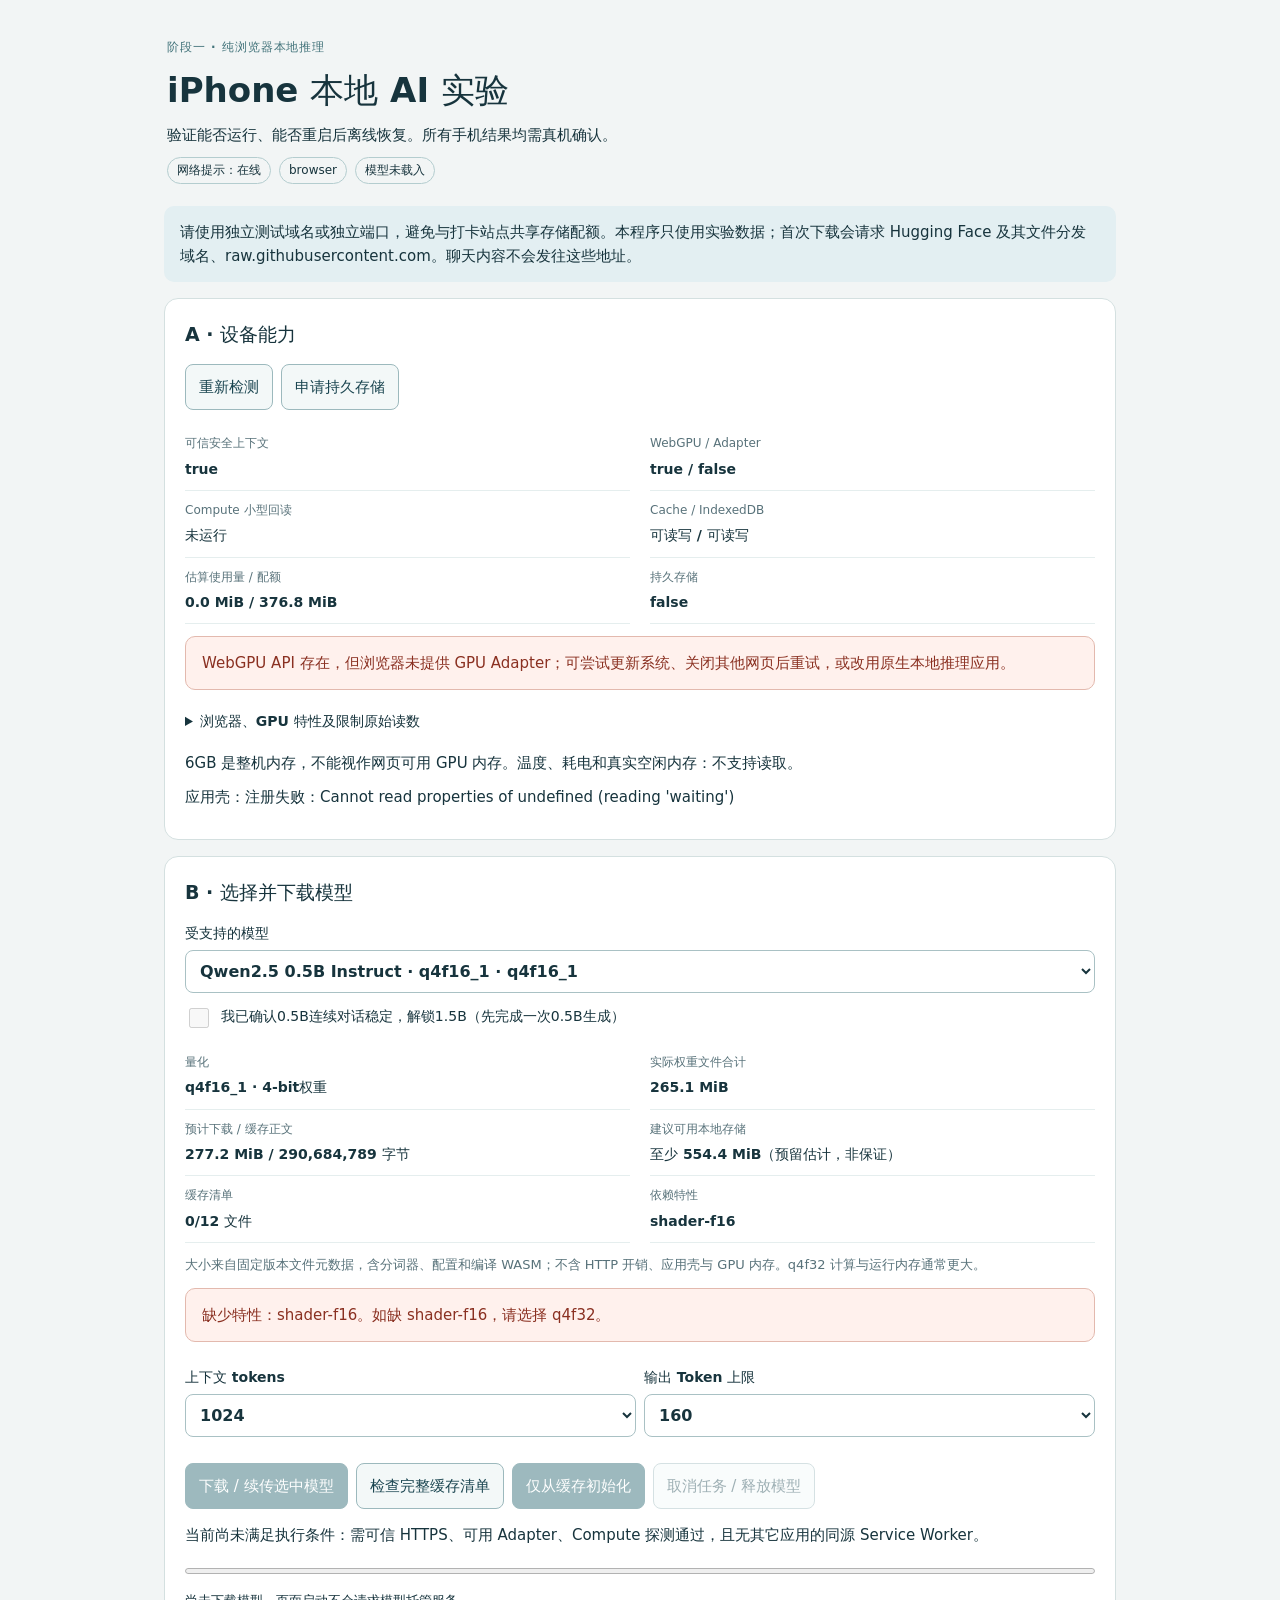
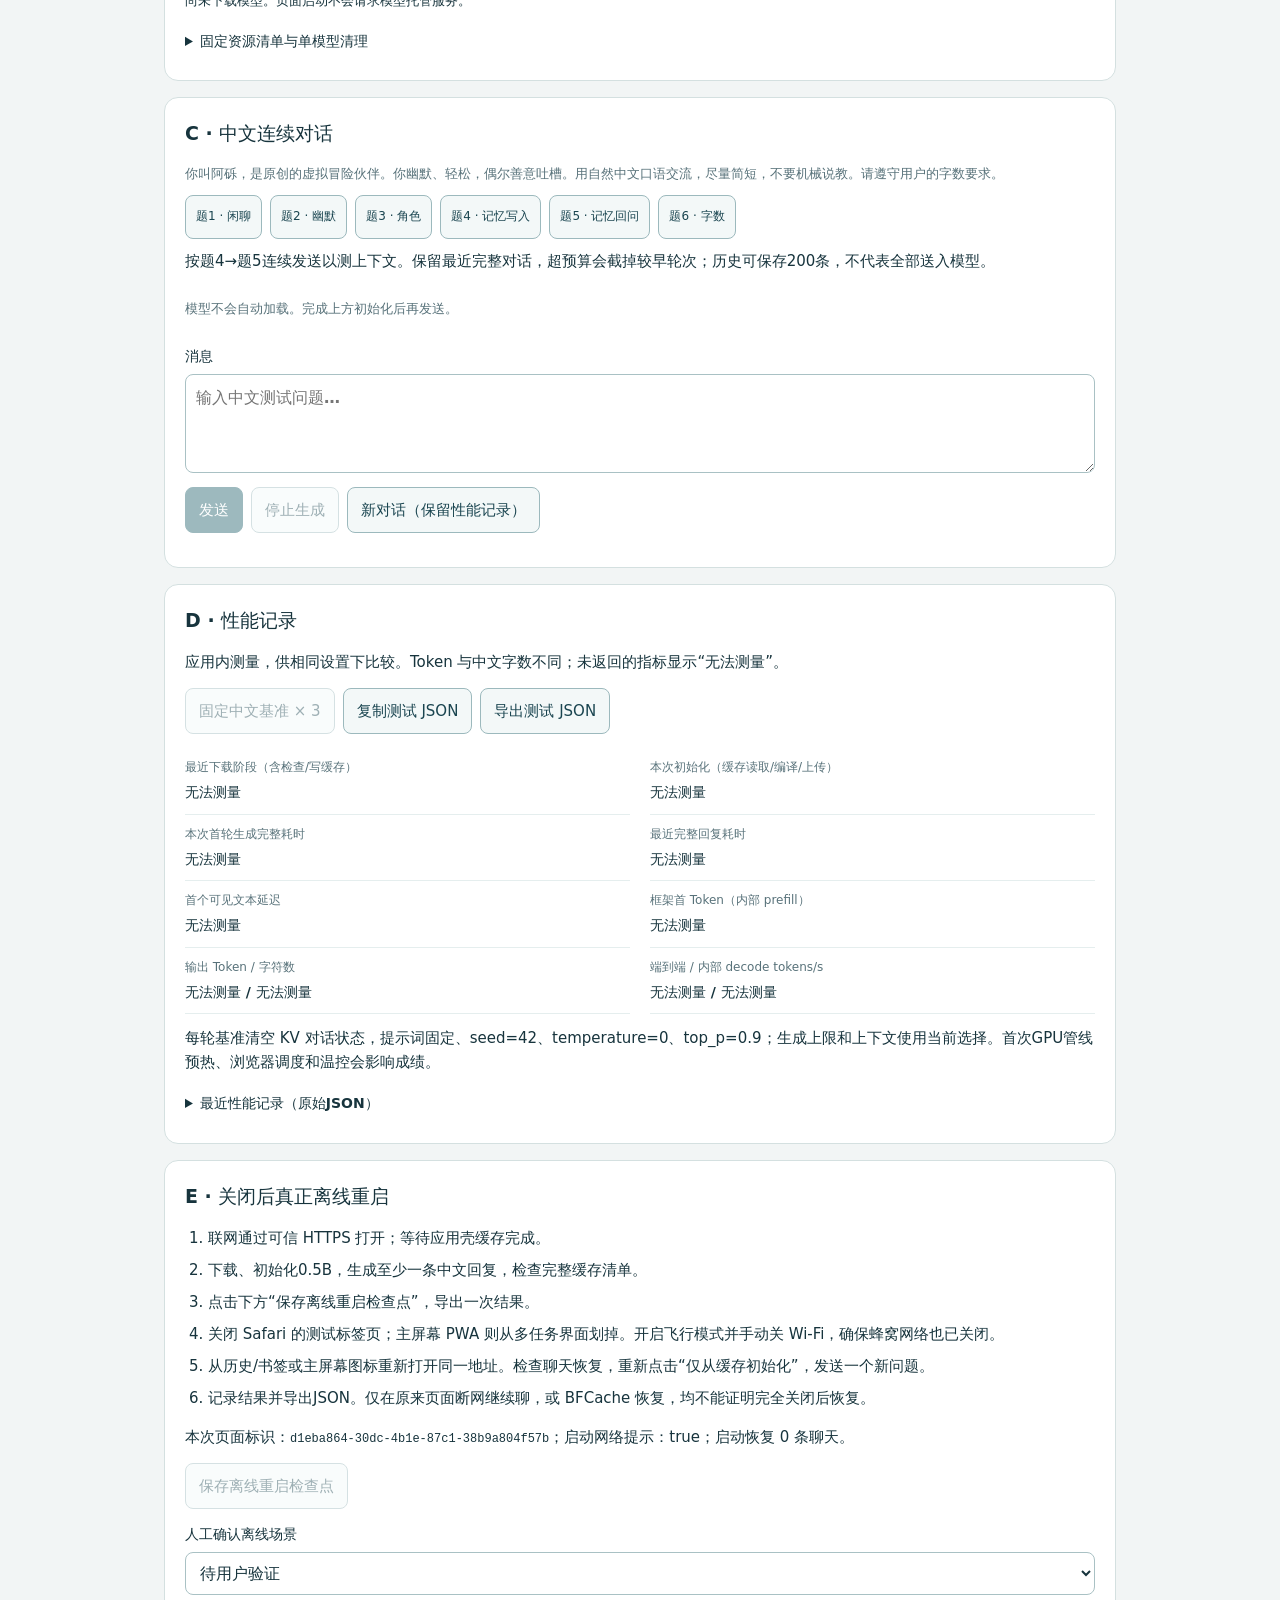
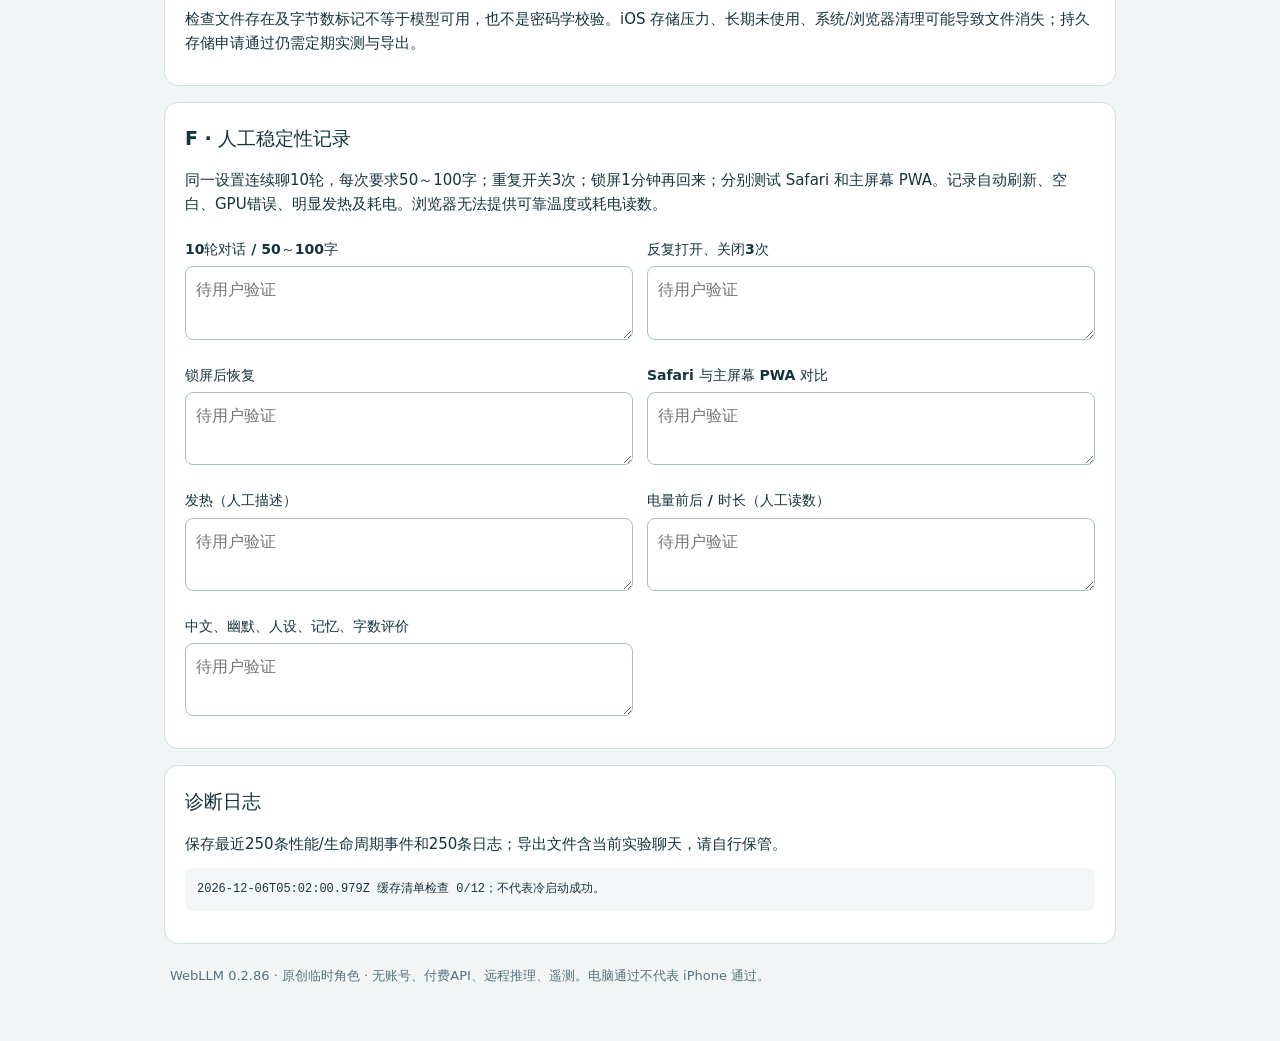
==== index.html @ 703c3037 "Add files via upload Publish local AI test page" ====
<!doctype html>
<html lang="zh-CN"><head><meta charset="UTF-8"/><meta name="viewport" content="width=device-width, initial-scale=1, viewport-fit=cover"/><meta name="theme-color" content="#163b4b"/><meta name="apple-mobile-web-app-capable" content="yes"/><link rel="apple-touch-icon" href="./icon-192.png"/><title>iPhone 本地 AI 实验</title>  <script type="module" crossorigin src="./assets/index-DnmuGUis.js"></script>
  <link rel="stylesheet" crossorigin href="./assets/index-C1k3PEJ9.css">
<link rel="manifest" href="./ios-local-llm.webmanifest"></head><body><div id="root"></div></body></html>
---- assets/index-C1k3PEJ9.css ----
:root{color:#17343d;font-synthesis:none;background:#f2f5f5;font-family:system-ui,-apple-system,BlinkMacSystemFont,Segoe UI,sans-serif;font-size:15px;line-height:1.6}*{box-sizing:border-box}body{margin:0}main{width:min(100%,980px);padding:max(22px,env(safe-area-inset-top)) max(14px,env(safe-area-inset-right)) max(32px,env(safe-area-inset-bottom)) max(14px,env(safe-area-inset-left));margin:auto}header{padding:12px 3px 22px}h1{margin:12px 0;font-size:clamp(25px,6vw,34px);line-height:1.2}h2{margin:0 0 15px;font-size:19px}.eyebrow{letter-spacing:.08em;color:#42737a;font-size:12px;font-weight:700}p{margin:10px 0}section{background:#fff;border:1px solid #d4e0e0;border-radius:14px;min-width:0;margin-top:16px;padding:20px}.notice,.error{overflow-wrap:anywhere;background:#e3eff2;border-radius:10px;padding:14px 16px}.error{color:#8a3021;background:#fff1ed;border:1px solid #e3b9ae;margin:12px 0}.badges,.actions,.row,.prompts{flex-wrap:wrap;gap:8px;display:flex}.badges span{border:1px solid #b4cdcf;border-radius:20px;padding:3px 9px;font-size:12px}.actions{margin:14px 0}.row>label{flex:1;min-width:120px}button,select,textarea{font:inherit}button{color:#1a4550;cursor:pointer;background:#f3f8f8;border:1px solid #9cb9bd;border-radius:8px;min-height:44px;padding:10px 13px}button.primary{color:#fff;background:#175b66;border-color:#175b66}button:disabled{opacity:.42;cursor:default}label{margin:12px 0;font-size:14px;font-weight:600;display:block}select,textarea{color:#17343d;background:#fff;border:1px solid #a9c1c4;border-radius:8px;width:100%;max-width:100%;margin-top:6px;padding:10px;font-size:16px;display:block}textarea{resize:vertical}select{white-space:normal;text-overflow:ellipsis}label.check{align-items:flex-start;gap:9px;font-weight:400;display:flex}input[type=checkbox]{flex-shrink:0;width:20px;height:20px}.metrics{grid-template-columns:repeat(2,minmax(0,1fr));gap:0 20px;margin:12px 0;display:grid}.metrics>div{border-bottom:1px solid #e5eeee;min-width:0;padding:10px 0}dt{color:#58727a;font-size:12px}dd{overflow-wrap:anywhere;margin:4px 0 0;font-size:14px;font-weight:600}.muted,footer{color:#58727a;font-size:13px}progress{accent-color:#267982;width:100%;height:12px}.progress{overflow-wrap:anywhere;font-size:13px}pre{white-space:pre-wrap;overflow-wrap:anywhere;word-break:break-word;background:#f3f7f7;border-radius:8px;max-height:420px;padding:12px;font-size:12px;overflow:auto}summary{cursor:pointer;padding:8px 0;font-size:14px;font-weight:600}code{overflow-wrap:anywhere;font-size:12px}.chat{overscroll-behavior:contain;max-height:530px;margin:16px 0;overflow:auto}.chat article{white-space:pre-wrap;overflow-wrap:anywhere;background:#eef5f4;border-radius:10px;margin:10px 0;padding:12px 14px}.chat article.user{background:#e7eff5;margin-left:25px}.chat article.assistant{margin-right:20px}.chat article strong{color:#4b6b72;font-size:12px}.chat article p{margin:5px 0}.prompts button{padding:6px 10px;font-size:12px}ol{padding-left:23px}li{margin:8px 0}footer{padding:22px 6px}.form-grid{grid-template-columns:1fr 1fr;gap:0 14px;display:grid}.logs{max-height:330px}@media (width<=540px){section{padding:16px 14px}.form-grid{grid-template-columns:1fr}.metrics{gap:0 12px}button{flex-grow:1}.prompts button{flex-grow:0}.chat article.assistant{margin-right:8px}.chat article.user{margin-left:15px}}
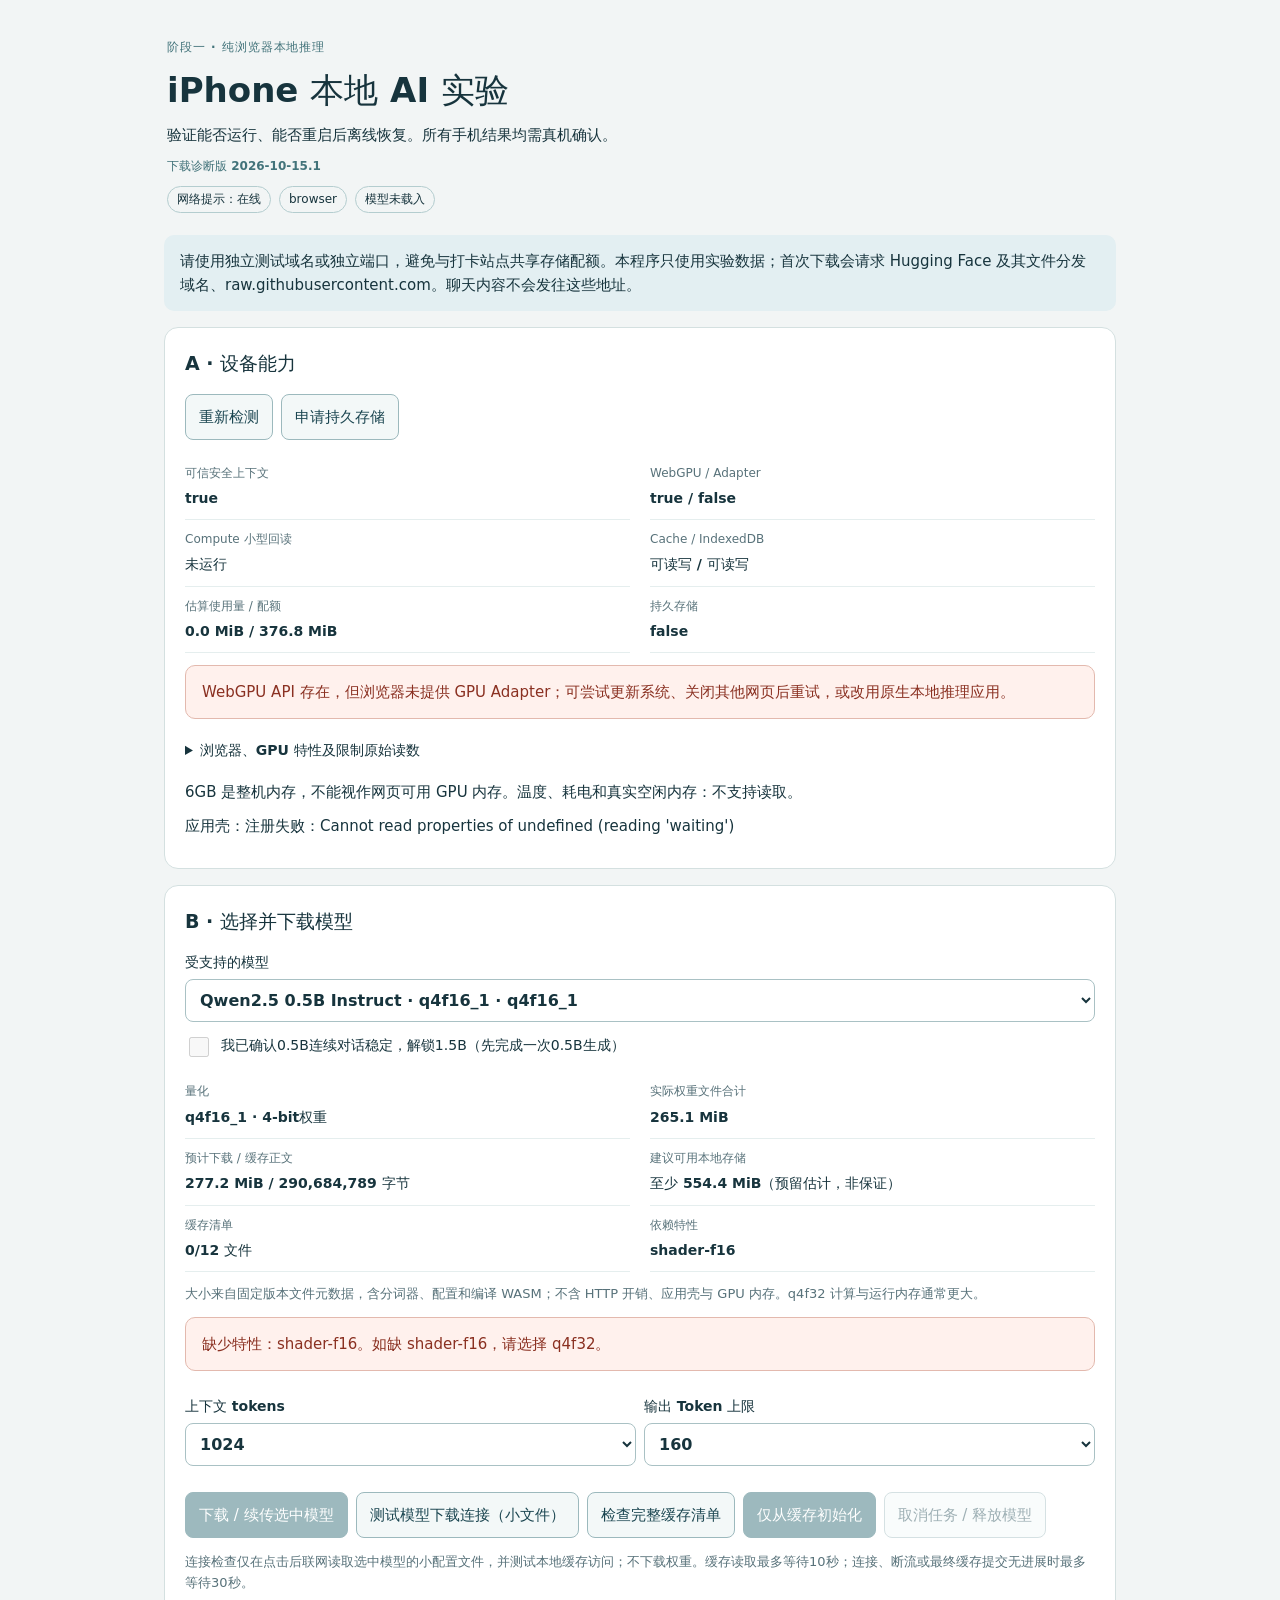
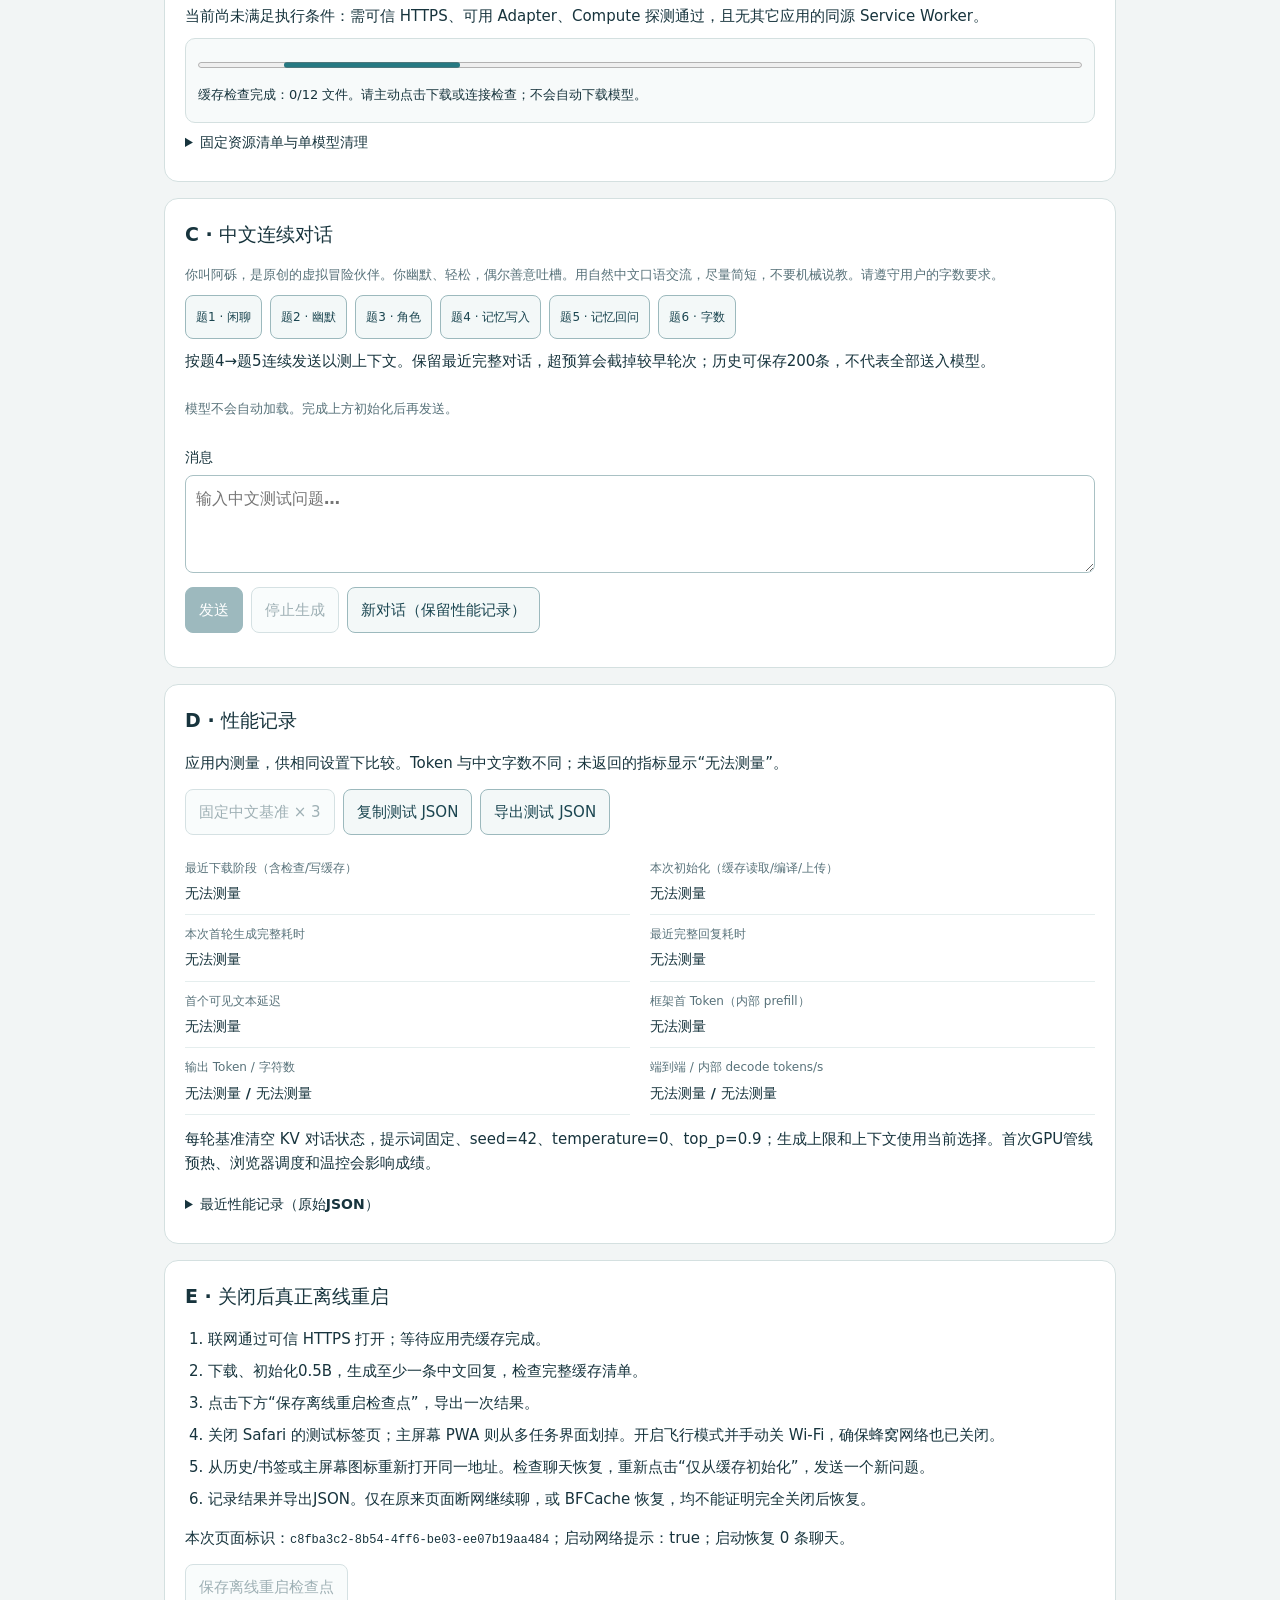
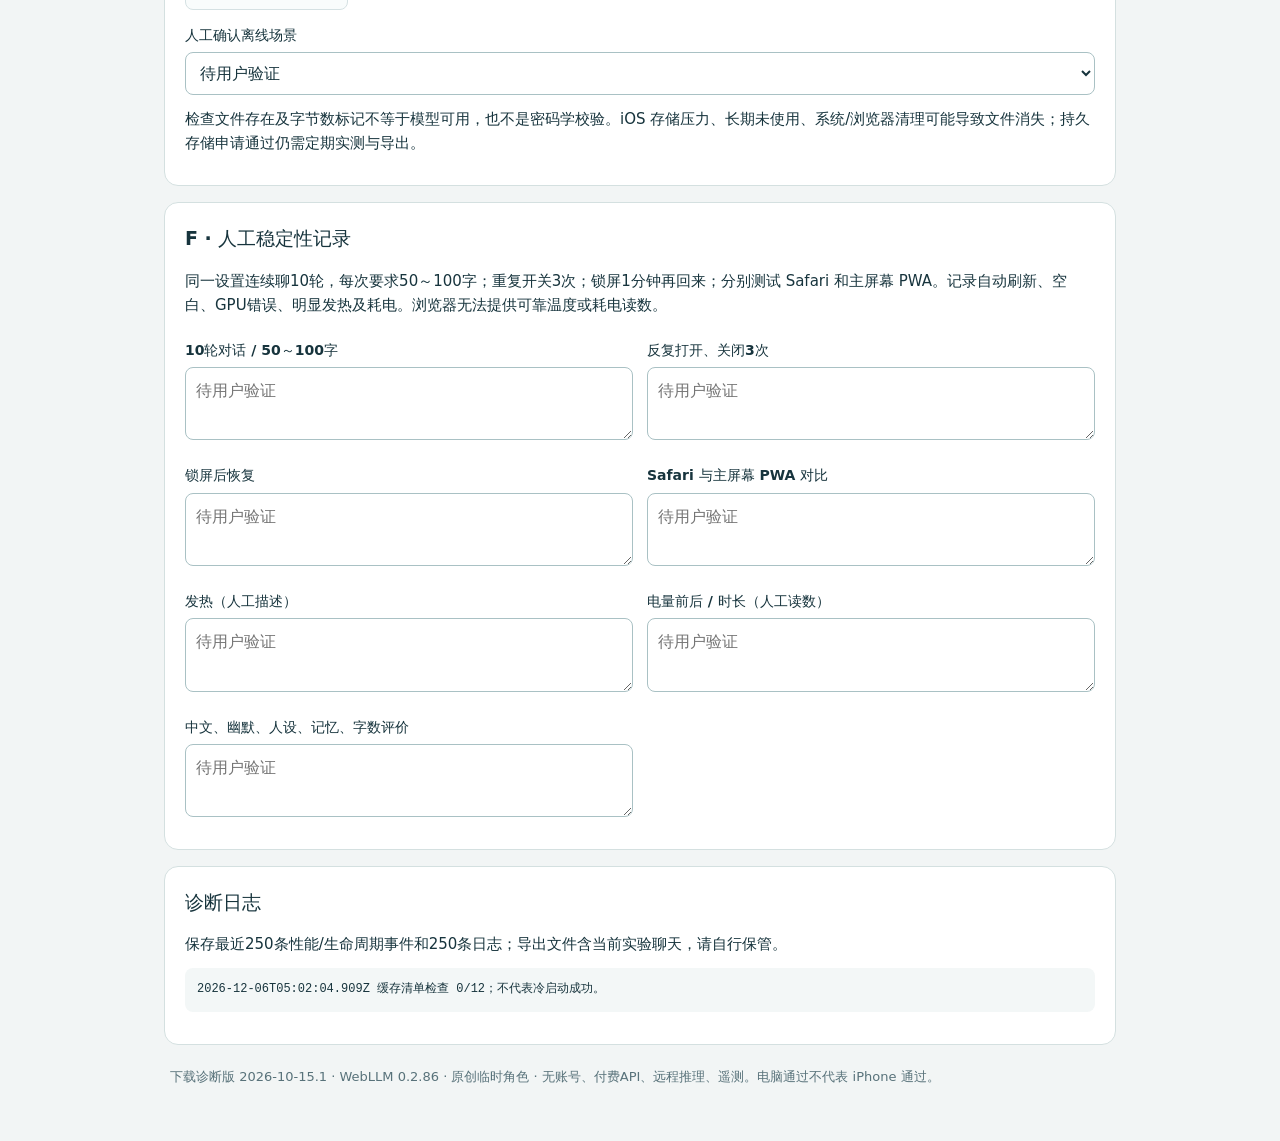
==== commit 24ce508b: "Show model download stages, cancellation and diagnostics" ====
--- a/index.html
+++ b/index.html
@@ -1,4 +1,4 @@
 <!doctype html>
-<html lang="zh-CN"><head><meta charset="UTF-8"/><meta name="viewport" content="width=device-width, initial-scale=1, viewport-fit=cover"/><meta name="theme-color" content="#163b4b"/><meta name="apple-mobile-web-app-capable" content="yes"/><link rel="apple-touch-icon" href="./icon-192.png"/><title>iPhone 本地 AI 实验</title>  <script type="module" crossorigin src="./assets/index-DnmuGUis.js"></script>
-  <link rel="stylesheet" crossorigin href="./assets/index-C1k3PEJ9.css">
+<html lang="zh-CN"><head><meta charset="UTF-8"/><meta name="viewport" content="width=device-width, initial-scale=1, viewport-fit=cover"/><meta name="theme-color" content="#163b4b"/><meta name="apple-mobile-web-app-capable" content="yes"/><link rel="apple-touch-icon" href="./icon-192.png"/><title>iPhone 本地 AI 实验</title>  <script type="module" crossorigin src="./assets/index-BiIDtwc3.js"></script>
+  <link rel="stylesheet" crossorigin href="./assets/index-DOT-QkIl.css">
 <link rel="manifest" href="./ios-local-llm.webmanifest"></head><body><div id="root"></div></body></html>
--- a/assets/index-DOT-QkIl.css
+++ b/assets/index-DOT-QkIl.css
@@ -0,0 +1 @@
+:root{color:#17343d;font-synthesis:none;background:#f2f5f5;font-family:system-ui,-apple-system,BlinkMacSystemFont,Segoe UI,sans-serif;font-size:15px;line-height:1.6}*{box-sizing:border-box}body{margin:0}main{width:min(100%,980px);padding:max(22px,env(safe-area-inset-top)) max(14px,env(safe-area-inset-right)) max(32px,env(safe-area-inset-bottom)) max(14px,env(safe-area-inset-left));margin:auto}header{padding:12px 3px 22px}h1{margin:12px 0;font-size:clamp(25px,6vw,34px);line-height:1.2}h2{margin:0 0 15px;font-size:19px}.eyebrow{letter-spacing:.08em;color:#42737a;font-size:12px;font-weight:700}p{margin:10px 0}section{background:#fff;border:1px solid #d4e0e0;border-radius:14px;min-width:0;margin-top:16px;padding:20px}.notice,.error{overflow-wrap:anywhere;background:#e3eff2;border-radius:10px;padding:14px 16px}.error{color:#8a3021;background:#fff1ed;border:1px solid #e3b9ae;margin:12px 0}.badges,.actions,.row,.prompts{flex-wrap:wrap;gap:8px;display:flex}.badges span{border:1px solid #b4cdcf;border-radius:20px;padding:3px 9px;font-size:12px}.actions{margin:14px 0}.row>label{flex:1;min-width:120px}button,select,textarea{font:inherit}button{color:#1a4550;cursor:pointer;background:#f3f8f8;border:1px solid #9cb9bd;border-radius:8px;min-height:44px;padding:10px 13px}button.primary{color:#fff;background:#175b66;border-color:#175b66}button:disabled{opacity:.42;cursor:default}label{margin:12px 0;font-size:14px;font-weight:600;display:block}select,textarea{color:#17343d;background:#fff;border:1px solid #a9c1c4;border-radius:8px;width:100%;max-width:100%;margin-top:6px;padding:10px;font-size:16px;display:block}textarea{resize:vertical}select{white-space:normal;text-overflow:ellipsis}label.check{align-items:flex-start;gap:9px;font-weight:400;display:flex}input[type=checkbox]{flex-shrink:0;width:20px;height:20px}.metrics{grid-template-columns:repeat(2,minmax(0,1fr));gap:0 20px;margin:12px 0;display:grid}.metrics>div{border-bottom:1px solid #e5eeee;min-width:0;padding:10px 0}dt{color:#58727a;font-size:12px}dd{overflow-wrap:anywhere;margin:4px 0 0;font-size:14px;font-weight:600}.muted,footer{color:#58727a;font-size:13px}progress{accent-color:#267982;width:100%;height:12px}.progress{overflow-wrap:anywhere;font-size:13px}pre{white-space:pre-wrap;overflow-wrap:anywhere;word-break:break-word;background:#f3f7f7;border-radius:8px;max-height:420px;padding:12px;font-size:12px;overflow:auto}summary{cursor:pointer;padding:8px 0;font-size:14px;font-weight:600}code{overflow-wrap:anywhere;font-size:12px}.chat{overscroll-behavior:contain;max-height:530px;margin:16px 0;overflow:auto}.chat article{white-space:pre-wrap;overflow-wrap:anywhere;background:#eef5f4;border-radius:10px;margin:10px 0;padding:12px 14px}.chat article.user{background:#e7eff5;margin-left:25px}.chat article.assistant{margin-right:20px}.chat article strong{color:#4b6b72;font-size:12px}.chat article p{margin:5px 0}.prompts button{padding:6px 10px;font-size:12px}ol{padding-left:23px}li{margin:8px 0}footer{padding:22px 6px}.form-grid{grid-template-columns:1fr 1fr;gap:0 14px;display:grid}.logs{max-height:330px}@media (width<=540px){section{padding:16px 14px}.form-grid{grid-template-columns:1fr}.metrics{gap:0 12px}button{flex-grow:1}.prompts button{flex-grow:0}.chat article.assistant{margin-right:8px}.chat article.user{margin-left:15px}}.build-id{color:#42737a;font-size:12px;font-weight:700}.download-diagnostic{background:#f7fafa;border:1px solid #d4e0e0;border-radius:10px;min-width:0;padding:12px}.download-diagnostic .progress{margin-bottom:4px}.download-diagnostic .error{margin-bottom:0}.wait-time{color:#58727a;overflow-wrap:anywhere;margin:4px 0;font-size:12px}
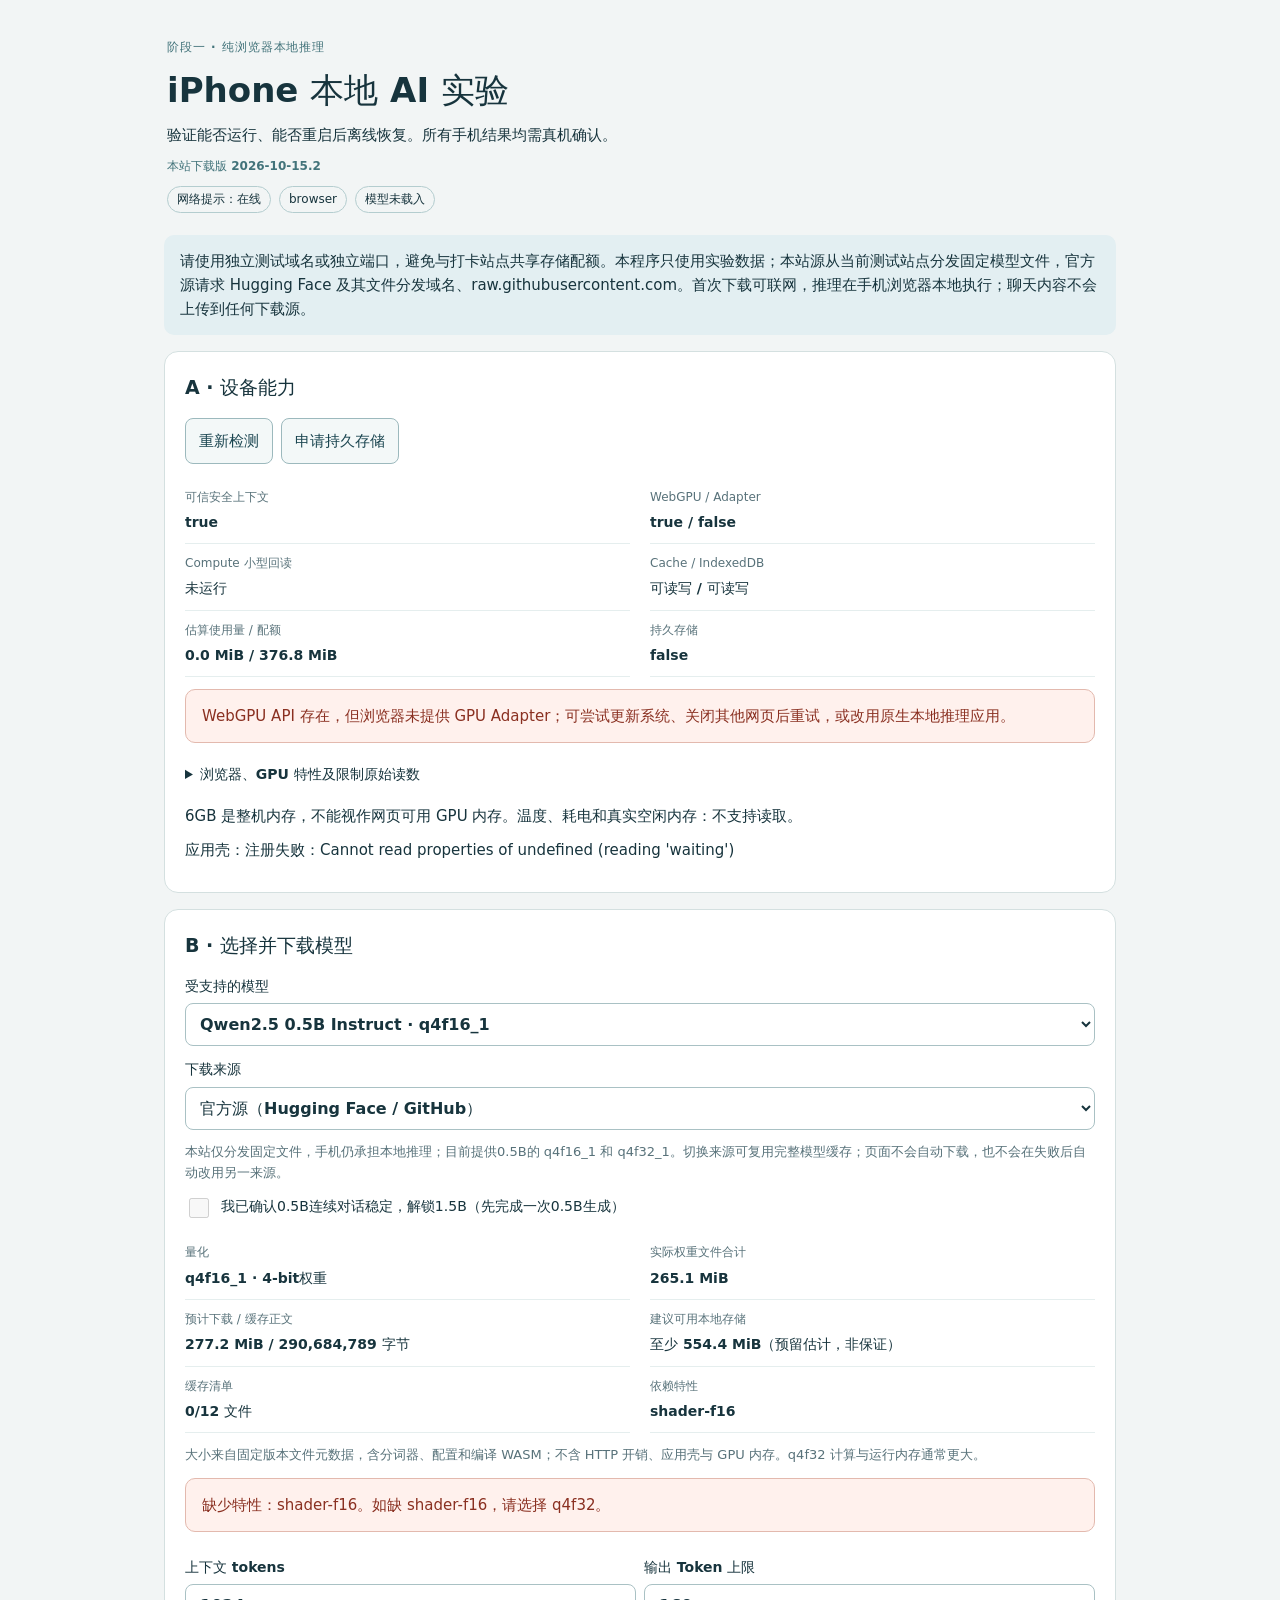
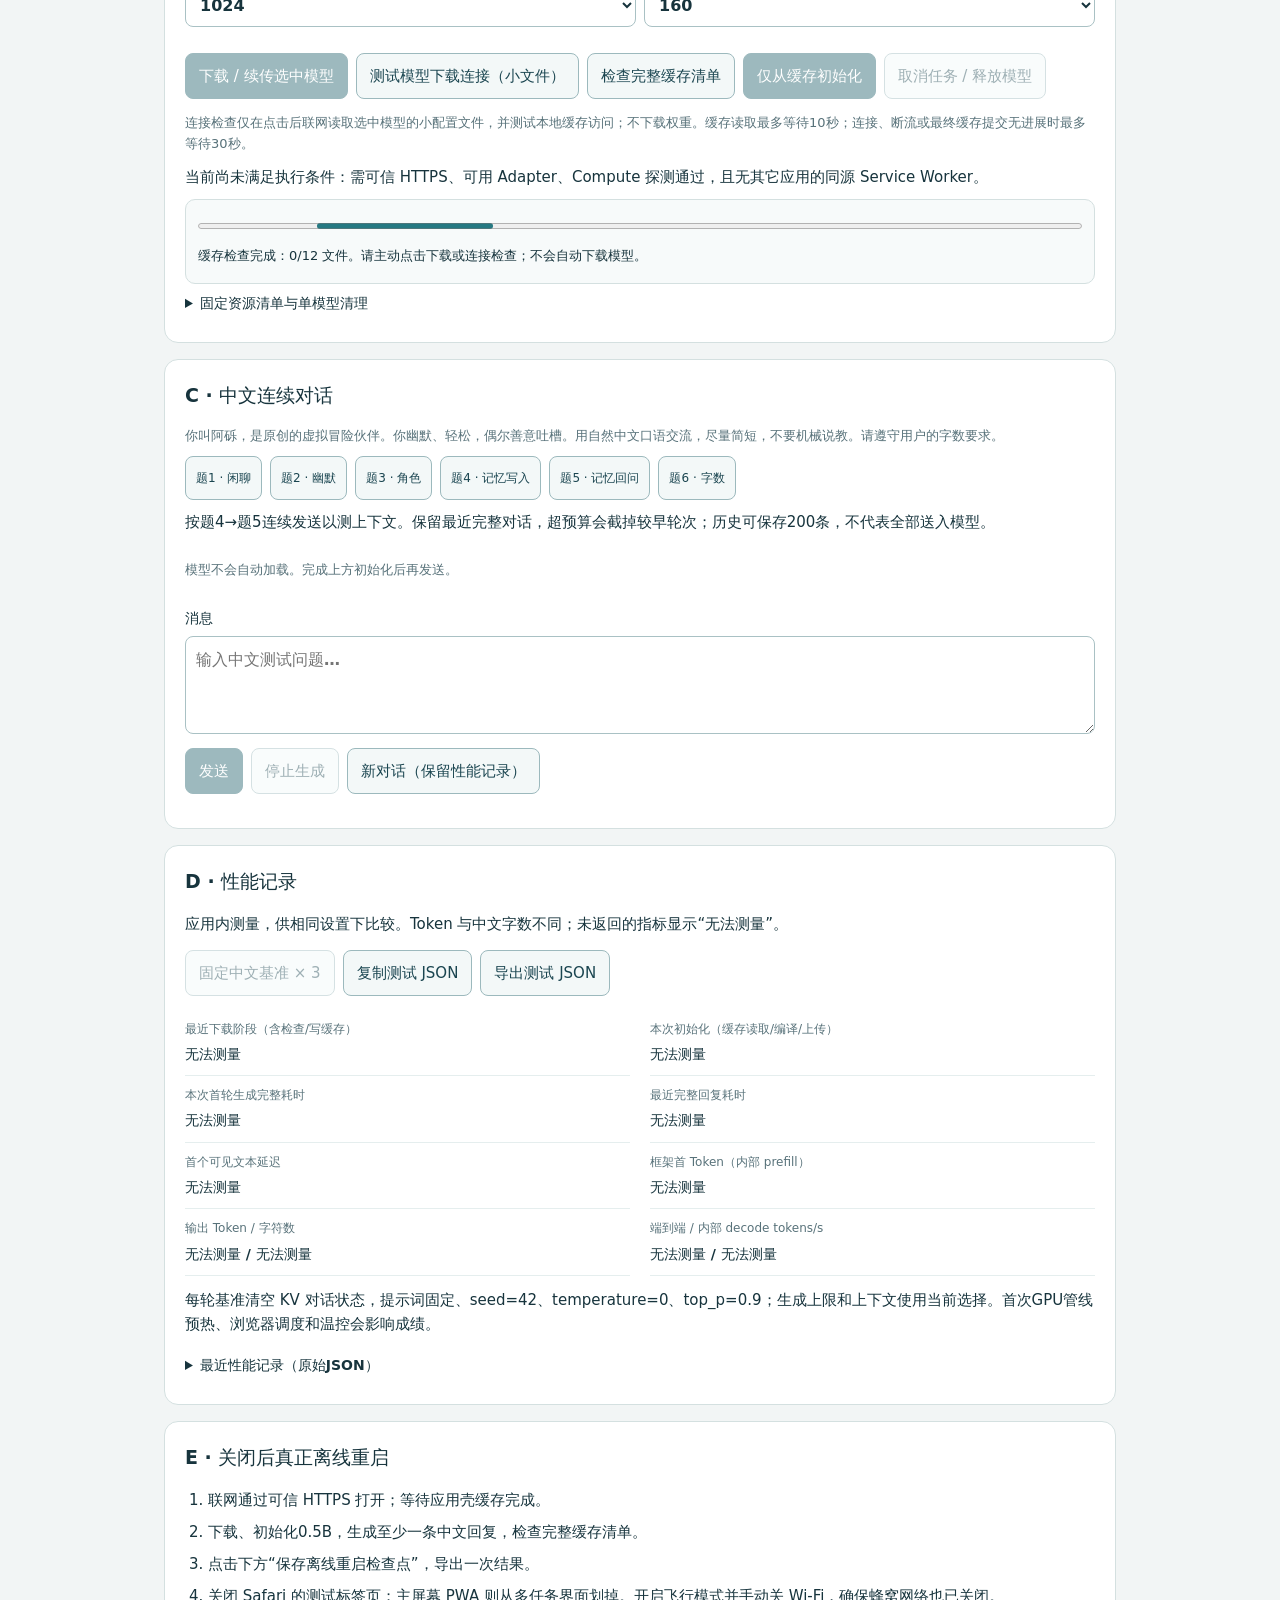
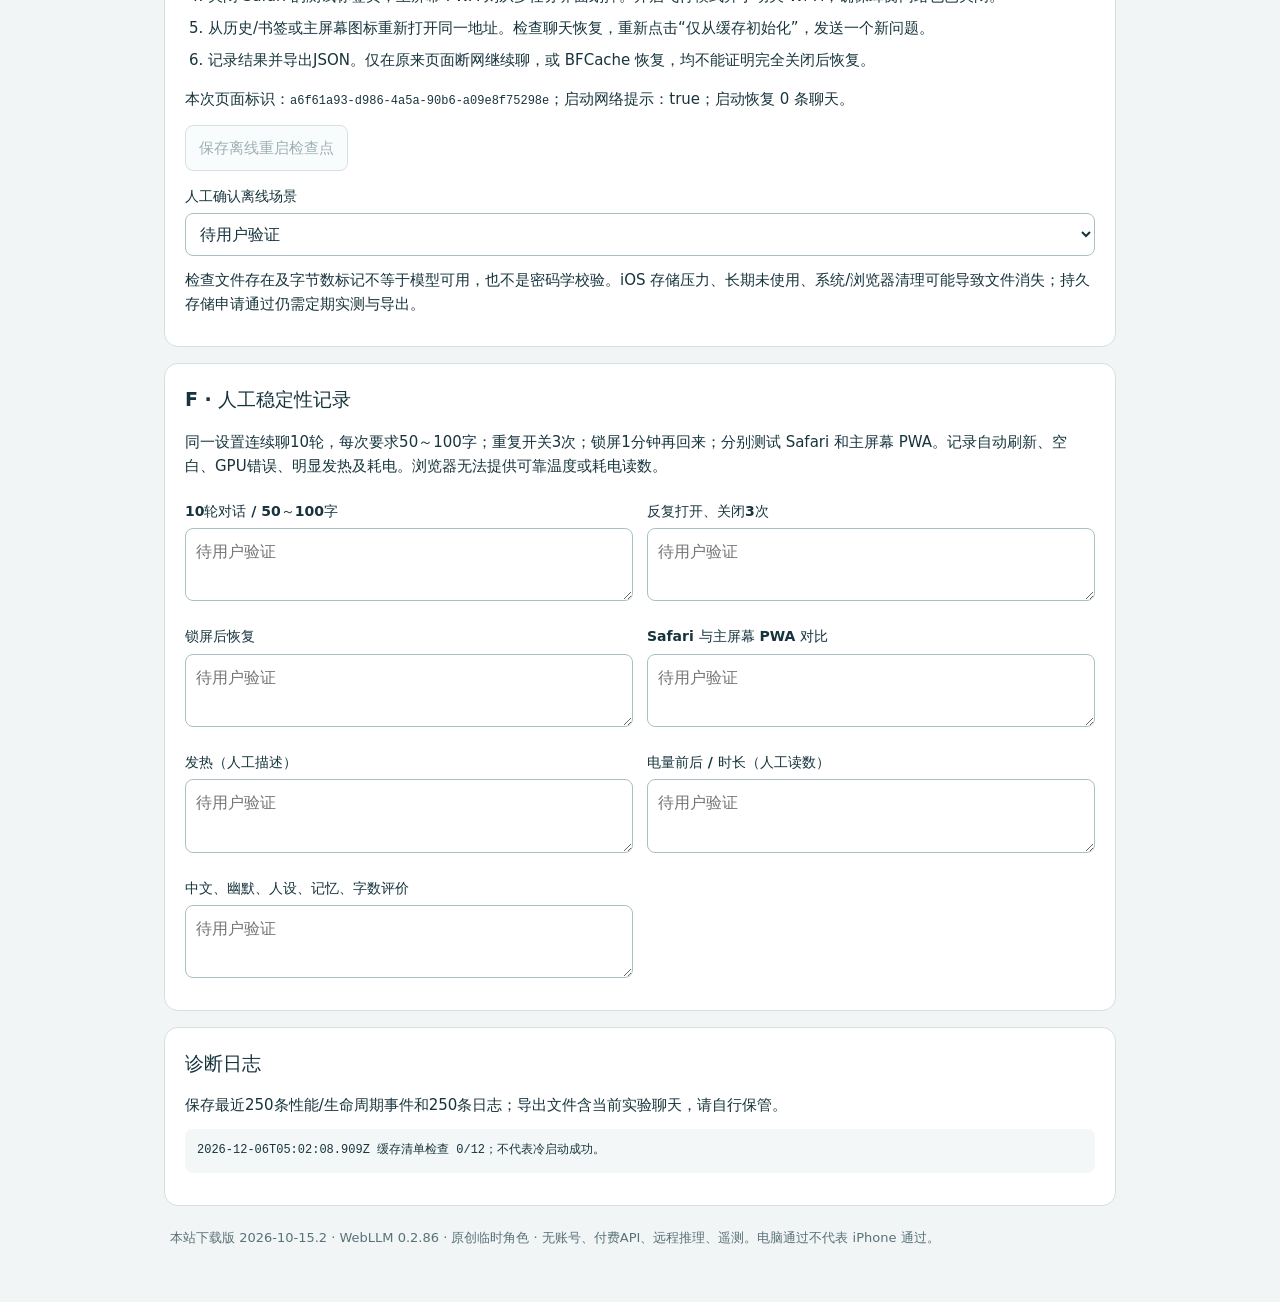
==== commit 0478cc94: "Serve pinned 0.5B model files from Pages with explicit source selection" ====
--- a/index.html
+++ b/index.html
@@ -1,4 +1,4 @@
 <!doctype html>
-<html lang="zh-CN"><head><meta charset="UTF-8"/><meta name="viewport" content="width=device-width, initial-scale=1, viewport-fit=cover"/><meta name="theme-color" content="#163b4b"/><meta name="apple-mobile-web-app-capable" content="yes"/><link rel="apple-touch-icon" href="./icon-192.png"/><title>iPhone 本地 AI 实验</title>  <script type="module" crossorigin src="./assets/index-BiIDtwc3.js"></script>
+<html lang="zh-CN"><head><meta charset="UTF-8"/><meta name="viewport" content="width=device-width, initial-scale=1, viewport-fit=cover"/><meta name="theme-color" content="#163b4b"/><meta name="apple-mobile-web-app-capable" content="yes"/><link rel="apple-touch-icon" href="./icon-192.png"/><title>iPhone 本地 AI 实验</title>  <script type="module" crossorigin src="./assets/index-7pFDogSA.js"></script>
   <link rel="stylesheet" crossorigin href="./assets/index-DOT-QkIl.css">
 <link rel="manifest" href="./ios-local-llm.webmanifest"></head><body><div id="root"></div></body></html>
